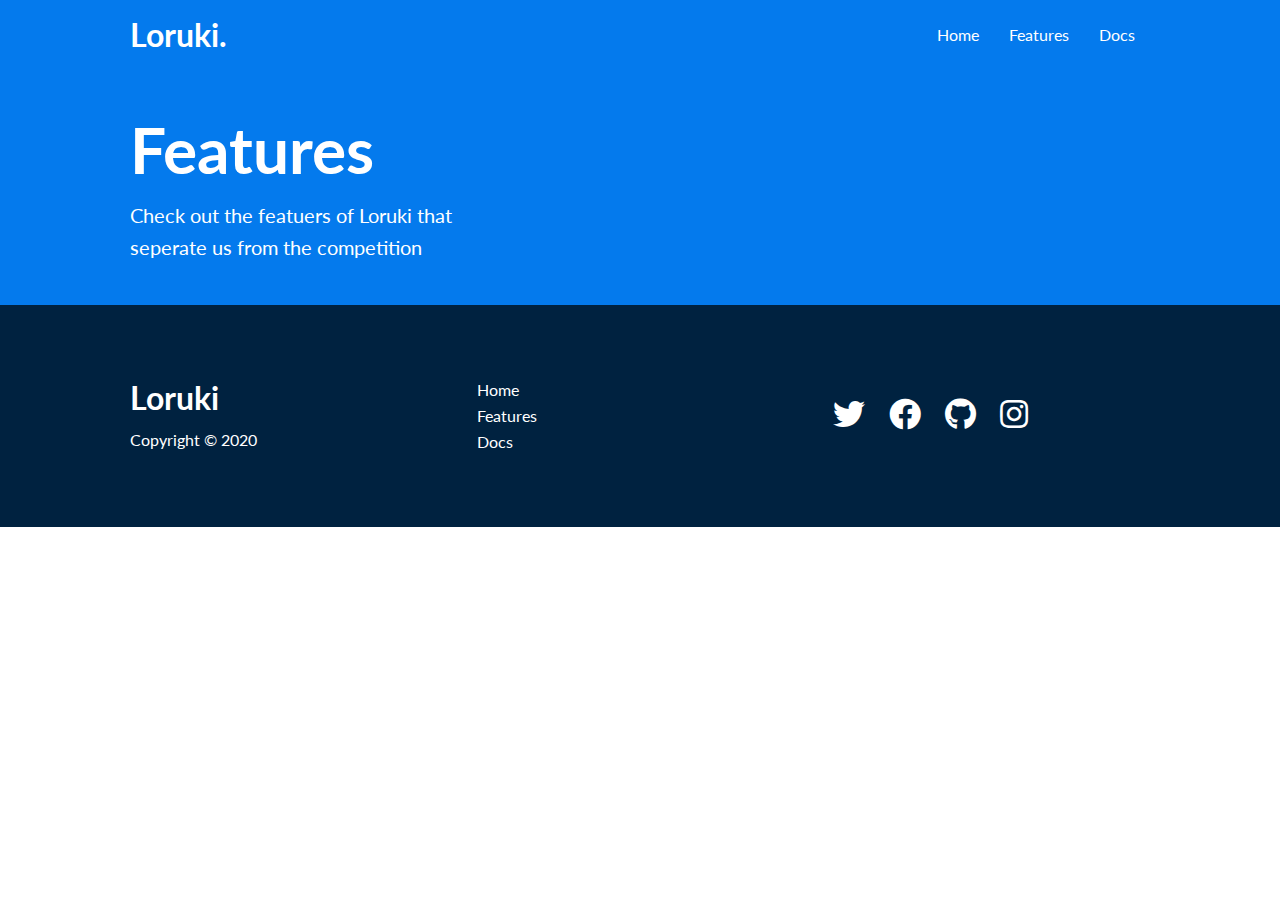
==== features.html @ fcd48a84 "features" ====
<!DOCTYPE html>
<html lang="en">
<head>
    <meta charset="UTF-8">
    <meta name="viewport" content="width=device-width, initial-scale=1.0">
    <link rel="stylesheet" href="css/utilities.css">
    <link rel="stylesheet" href="css/style.css">
    
    <link rel="stylesheet" href="https://cdnjs.cloudflare.com/ajax/libs/font-awesome/5.15.1/css/all.min.css">
    <title>Loruki | Cloud Hosting for Everyone</title>
</head>
<body>
    <!-- Navbar -->
    <div class="navbar">
        <div class="container flex">
            <h1 class="logo">Loruki.</h1>
            <nav>
                <ul>
                    <li><a href="index.html">Home</a></li>
                    <li><a href="features.html">Features</a></li>
                    <li><a href="docs.html">Docs</a></li>
                </ul>
            </nav>
        </div>
    </div>

<!-- head -->
<section class="features-head bg-primary py-3">
    <div class="container grid grid-3">
        <div>
            <h1 class="xl">Features</h1>
            <p class="lead">
                Check out the featuers of Loruki that seperate us from the competition
            </p>
        </div>
    </div>
</section>
    <!-- footer -->
    <footer class="footer bg-dark py-5">
        <div class="container grid grid-3">
            <div>
                <h1>Loruki</h1>
                <p>Copyright &copy; 2020</p>
            </div>
            <nav>
                <ul>
                    <li><a href="index.html">Home</a></li>
                    <li><a href="features.html">Features</a></li>
                    <li><a href="docs.html"></a>Docs</li>
                </ul>
            </nav>
            <div class="social">
                <a href="#"><i class="fab fa-twitter fa-2x"></i></a>
                <a href="#"><i class="fab fa-facebook fa-2x"></i></a>
                <a href="#"><i class="fab fa-github fa-2x"></i></a>
                <a href="#"><i class="fab fa-instagram fa-2x"></i></a>
            </div>
        </div>
    </footer>

</body>
</html>
---- css/utilities.css ----
/* utilities */
.container {
    max-width: 1100px;
    margin: 0 auto;
    overflow: auto;
    padding: 0 40px;

}

.card {
    background-color: #fff;
    color: #333;
    border-radius: 10px;
    box-shadow: 0 3px 10px rgba(0,0,0,0.2);
    padding: 20px;
    margin: 10px;
}


.btn{
    display: inline-block;
    padding: 10px 30px;
    cursor: pointer;
    background: var(--primary-color);
    color: #fff;
    border: none;
    border-radius: 5px;

}

.btn-outline{
    background-color: transparent;
    border: 1px #fff solid;
}

.btn:hover{
    transform: scale(0.98);
}

/* Backgrounds & colored buttons */
.bg-primary,
 .btn-primary{
  background-color: var(--primary-color);
  color: #fff;
}

.bg-secondary,
 .btn-secondary{
  background-color: var(--secondary-color);
  color: #fff;
}
.bg-dark,
 .btn-dark{
  background-color: var(--dark-color);
  color: #fff;
}
.bg-light,
 .btn-light{
  background-color: var(--light-color);
  color: #333;
}

.bg-primary a,
.btn-primary a,
.bg-secondary a,
.btn-secondary a,
.bg-dark a,
.btn-dark a {
  color: #fff;
}


/* text sizes */
.lead {
  font-size: 20px;

}

.sm{
  font-size: 1rem;
}
.md{
  font-size: 2rem;
}
.lg{
  font-size: 3rem;
}
.xl{
  font-size: 4rem;
}
.text-center{
    text-align: center;
}
.flex {
    display: flex;
    justify-content: center;
    align-items: center;
    height: 100%;

}

.grid {
    display: grid;
    grid-template-columns: repeat(2,1fr);
    gap: 20px;
    justify-content: center;
    align-items: center;
    height: 100%;

}

.grid-3 {
    grid-template-columns: repeat(3, 1fr);
}


/* Margin */
.my-1 {
    margin: 1rem 0;
  }
  
  .my-2 {
    margin: 1.5rem 0;
  }
  
  .my-3 {
    margin: 2rem 0;
  }
  
  .my-4 {
    margin: 3rem 0;
  }
  
  .my-5 {
    margin: 4rem 0;
  }
  
  .m-1 {
    margin: 1rem;
  }
  
  .m-2 {
    margin: 1.5rem;
  }
  
  .m-3 {
    margin: 2rem;
  }
  
  .m-4 {
    margin: 3rem;
  }
  
  .m-5 {
    margin: 4rem;
  }
  
  /* Padding */
  .py-1 {
    padding: 1rem 0;
  }
  
  .py-2 {
    padding: 1.5rem 0;
  }
  
  .py-3 {
    padding: 2rem 0;
  }
  
  .py-4 {
    padding: 3rem 0;
  }
  
  .py-5 {
    padding: 4rem 0;
  }
  
  .p-1 {
    padding: 1rem;
  }
  
  .p-2 {
    padding: 1.5rem;
  }
  
  .p-3 {
    padding: 2rem;
  }
  
  .p-4 {
    padding: 3rem;
  }
  
  .p-5 {
    padding: 4rem;
  }
---- css/style.css ----
@import url('https://fonts.googleapis.com/css2?family=Lato:wght@300&display=swap');

:root{
    --primary-color: #047aed;
    --secondary-color: #1c3fa8;
    --dark-color: #002240;
    --light-color: #f4f4f4;
}

* {
    box-sizing: border-box;
    padding: 0;
    margin: 0;

}

body {
    font-family: 'Lato', sans-serif;
    color: #333;
    line-height: 1.6;
}

ul{
    list-style-type: none;

}

a{
    text-decoration: none;
    color: #333;
}

h1, h2 {
    font-weight: 300px;
    line-height: 1.2;
    margin: 10px 0;
}

p {
    margin: 10px 0;
}

img {
    width: 100%;
}

.hidden{
    visibility: hidden;
    height: 0;
}

/* navbar */
.navbar{
    background-color: var(--primary-color);
    color: #fff;
    height: 70px;
   
  
}
 
.navbar ul {
    display: flex;
}

.navbar a{
    color: #fff;
    padding: 10px;
    margin: 0 5px;
    
}

.navbar a:hover{
    border-bottom: 2px #fff solid;
}
.navbar .flex {
    justify-content: space-between;
}
/* Showcase */
.showcase {
    height: 400px;
    background-color: var(--primary-color);
    color: #fff;
    position: relative;
  }
  
  .showcase h1 {
    font-size: 40px;
  }
  
  .showcase p {
    margin: 20px 0;
  }
  
  .showcase .grid {
    overflow: visible;
    grid-template-columns: 55% auto;
    gap: 30px;
  }
  
  .showcase-text {
    animation: slideInFromLeft 1s ease-in;
  }
  
  .showcase-form {
    position: relative;
    top: 60px;
    height: 350px;
    width: 400px;
    padding: 40px;
    z-index: 100;
    justify-self: flex-end;
    animation: slideInFromRight 1s ease-in;
  }
  
  .showcase-form .form-control {
    margin: 30px 0;
  }
  
  .showcase-form input[type='text'],
  .showcase-form input[type='email'] {
    border: 0;
    border-bottom: 1px solid #b4becb;
    width: 100%;
    padding: 3px;
    font-size: 16px;
  }
  
  .showcase-form input:focus {
    outline: none;
  }
  
  .showcase::before,
  .showcase::after {
    content: '';
    position: absolute;
    height: 100px;
    bottom: -70px;
    right: 0;
    left: 0;
    background: #fff;
    transform: skewY(-3deg);
    -webkit-transform: skewY(-3deg);
    -moz-transform: skewY(-3deg);
    -ms-transform: skewY(-3deg);
  }
  
/* stats */
.stats {
    padding-top: 100px;
    animation: slideInFromBottom 1s ease-in;
}


.stats-heading{
    max-width: 500px;
    margin: auto;
   
}

.stats .grid h3{
font-size: 35px;
}

.stats .grid p{
    font-size: 20px;
    font-weight: bold;
}

/* CLI */

.cli .grid{
    grid-template-columns: repeat(3,1fr);
    grid-template-rows: repeat(2, 1fr);
}

.cli .grid >*:first-child {
    grid-column: 1 / span 2;
    grid-row: 1 / span 2;
}

/* Cloud */
.cloud .grid {
    grid-template-columns: 4fr 3fr;
}

/* languages */
.languages .flex{
    flex-wrap: wrap;
}
.languages .card{
    text-align: center;
    margin: 18px 10px 40px;
    transition: transform 0.2s ease-in;
}

.languages .card h4{
    font-size: 20px;
    margin-bottom: 10px;
}

.languages .card:hover{
    transform: translateY(-15px);
}

/* footer */
.footer .social a {
    margin: 0 10px;
    
}


/* tablets and under */

@media(max-width: 768px){
    .grid,
    .showcase .grid,
    .stats .grid,
    .cli .grid,
    .cloud .grid {
        grid-template-columns: 1fr;
        grid-template-rows: 1fr;
    }

    .showcase {
        height: auto;
    }

    .showcase-text{
        text-align: center;
        margin-top: 40px;

    }

    .showcase-form{
        justify-self: center;
        margin: auto;
    }

    .cli .grid >*:first-child {
        grid-column: 1 ;
        grid-row: 1 ;
    }

}

/* mobile */
@media(max-width: 500px){
    .navbar{
        height: 110px;
    }

    .navbar .flex{
        flex-direction: column;
    }

    .navbar ul{
        padding: 10px;
        background-color: rgba(0,0,0,0.1);
    }
}
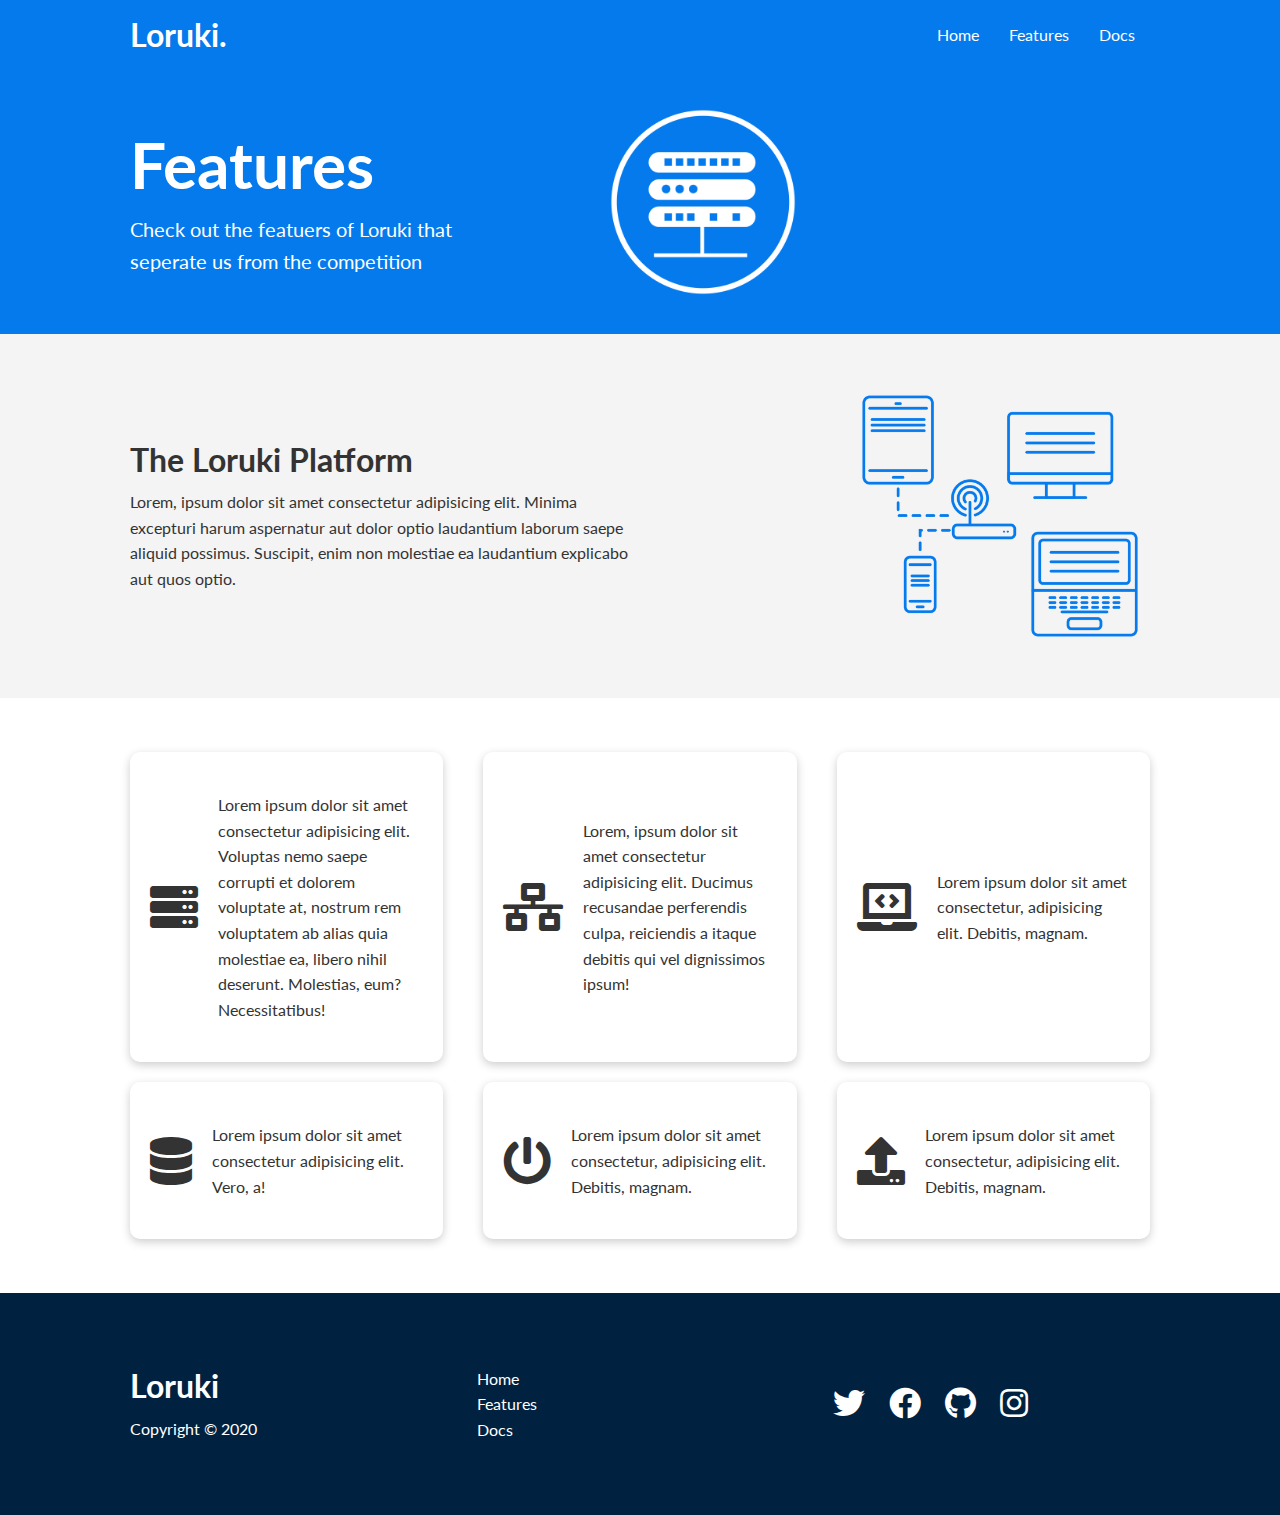
==== commit 486897d5: "features" ====
--- a/features.html
+++ b/features.html
@@ -25,7 +25,7 @@
     </div>
 
 <!-- head -->
-<section class="features-head bg-primary py-3">
+<section class="feature-head bg-primary py-3">
     <div class="container grid grid-3">
         <div>
             <h1 class="xl">Features</h1>
@@ -33,8 +33,68 @@
                 Check out the featuers of Loruki that seperate us from the competition
             </p>
         </div>
+        <img src="images/server.png">
     </div>
 </section>
+
+<!-- sub head -->
+ <section class="feature-sub-head bg-light py-3">
+     <div class="container grid">
+        <div>
+            <h1 class="md">The Loruki Platform</h1>
+            <p>
+             Lorem, ipsum dolor sit amet consectetur adipisicing elit. Minima excepturi harum aspernatur aut dolor optio laudantium laborum saepe aliquid possimus. Suscipit, enim non molestiae ea laudantium explicabo aut quos optio.
+            </p>
+        </div>
+        <img src="images/server2.png">
+     </div>
+ </section>
+
+ <section class="feature-main my-2">
+     <div class="container grid grid-3">
+        <div class="card flex">
+            <i class="fas fa-server fa-3x"></i>
+            <p>Lorem ipsum dolor sit amet consectetur adipisicing elit. Voluptas nemo saepe corrupti et dolorem voluptate at, nostrum rem voluptatem ab alias quia molestiae ea, libero nihil deserunt. Molestias, eum? Necessitatibus!</p>
+        </div>
+        <div class="card flex">
+            <i class="fas fa-network-wired fa-3x"></i>
+            <p>
+                Lorem, ipsum dolor sit amet consectetur adipisicing elit. Ducimus
+                recusandae perferendis culpa, reiciendis a itaque debitis qui vel
+                dignissimos ipsum!
+            </p>
+        </div>
+        <div class="card flex">
+            <i class="fas fa-laptop-code fa-3x"></i>
+            <p>
+                Lorem ipsum dolor sit amet consectetur, adipisicing elit. Debitis,
+                magnam.
+            </p>
+        </div>
+        <div class="card flex">
+            <i class="fas fa-database fa-3x"></i>
+            <p>
+                Lorem ipsum dolor sit amet consectetur adipisicing elit. Vero, a!
+            </p>
+        </div>
+        <div class="card flex">
+            <i class="fas fa-power-off fa-3x"></i>
+            <p>
+                Lorem ipsum dolor sit amet consectetur, adipisicing elit. Debitis,
+                magnam.
+            </p>
+        </div>
+        <div class="card flex">
+            <i class="fas fa-upload fa-3x"></i>
+            <p>
+                Lorem ipsum dolor sit amet consectetur, adipisicing elit. Debitis,
+                magnam.
+            </p>
+        </div>
+    </div>
+</section>
+
+
     <!-- footer -->
     <footer class="footer bg-dark py-5">
         <div class="container grid grid-3">
--- a/css/style.css
+++ b/css/style.css
@@ -203,6 +203,25 @@
     transform: translateY(-15px);
 }
 
+/* features */
+.feature-head img {
+    width: 200px;
+    justify-self: flex-end;
+}
+
+.feature-sub-head img{
+    width: 300px;
+    justify-self: flex-end;
+}
+
+.feature-main .card > i{
+margin-right: 20px;
+}
+
+.feature-main .grid{
+    padding: 30px;
+}
+
 /* footer */
 .footer .social a {
     margin: 0 10px;
